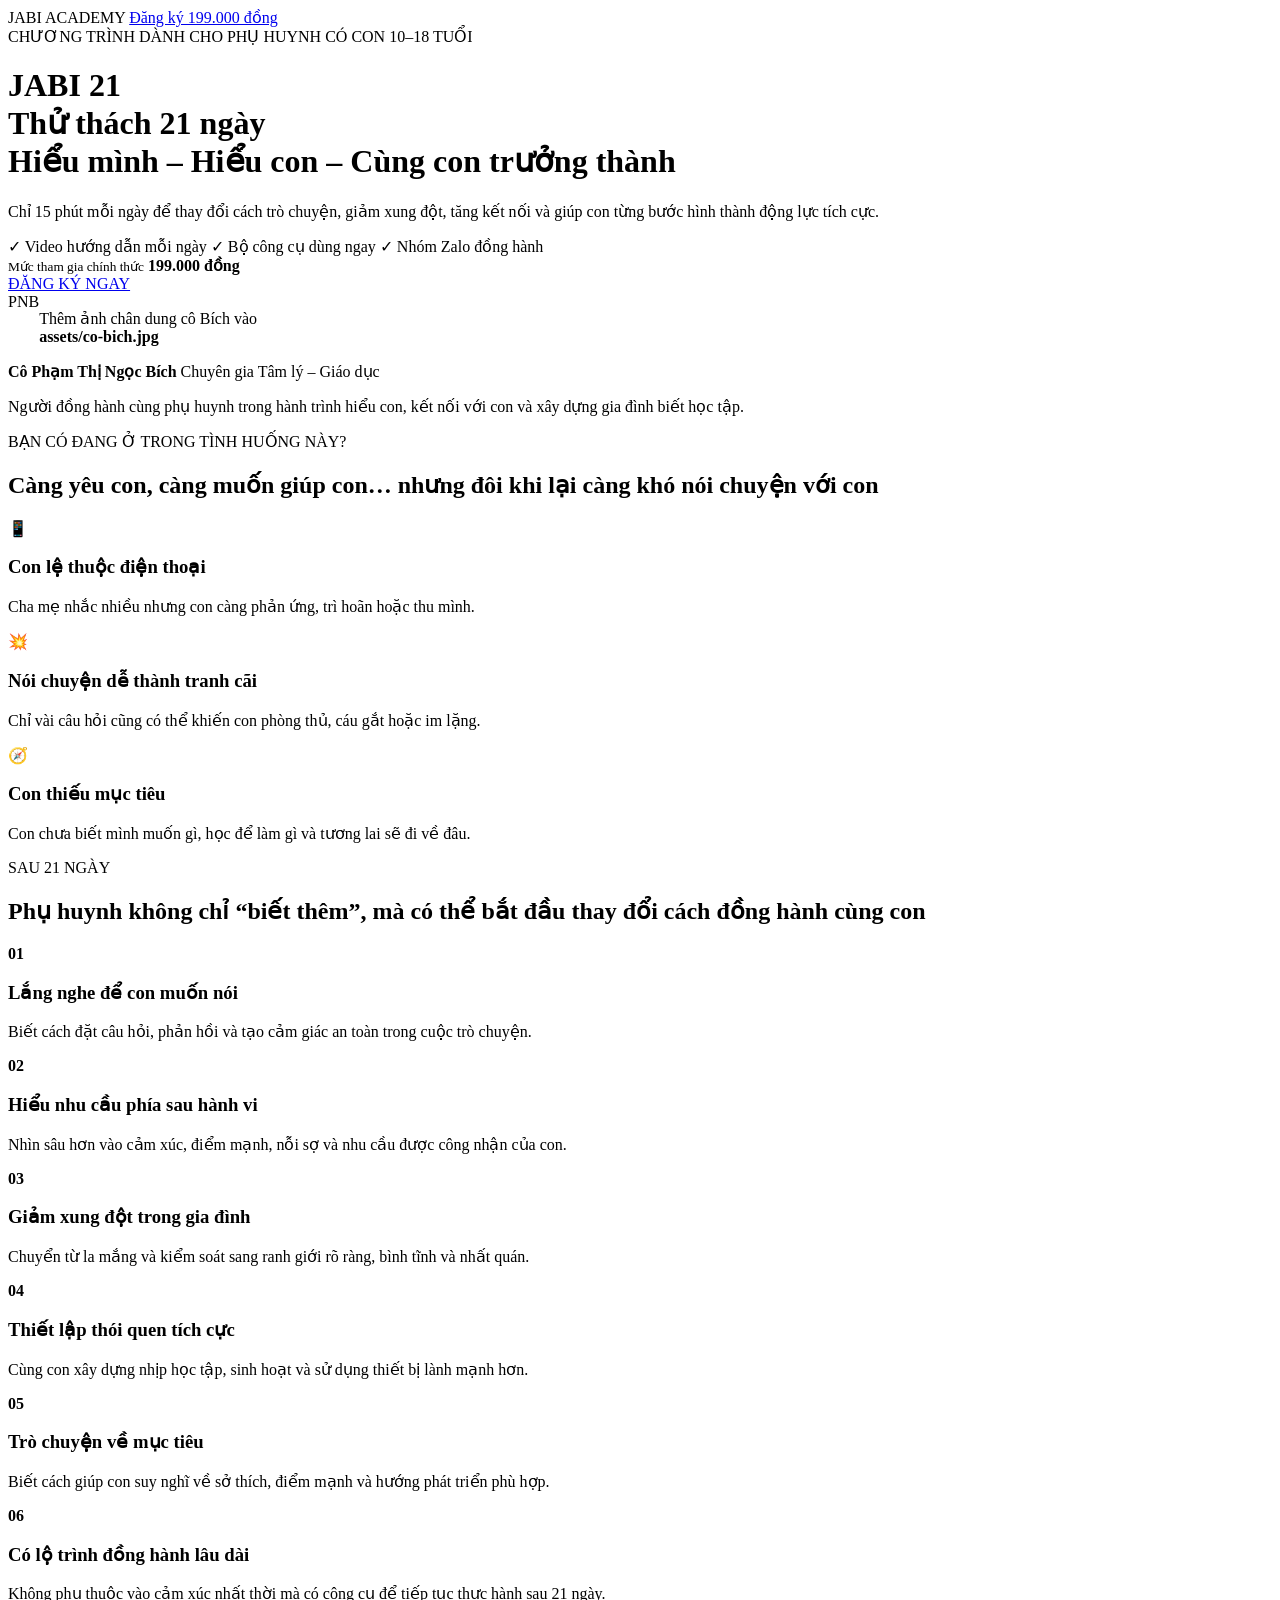
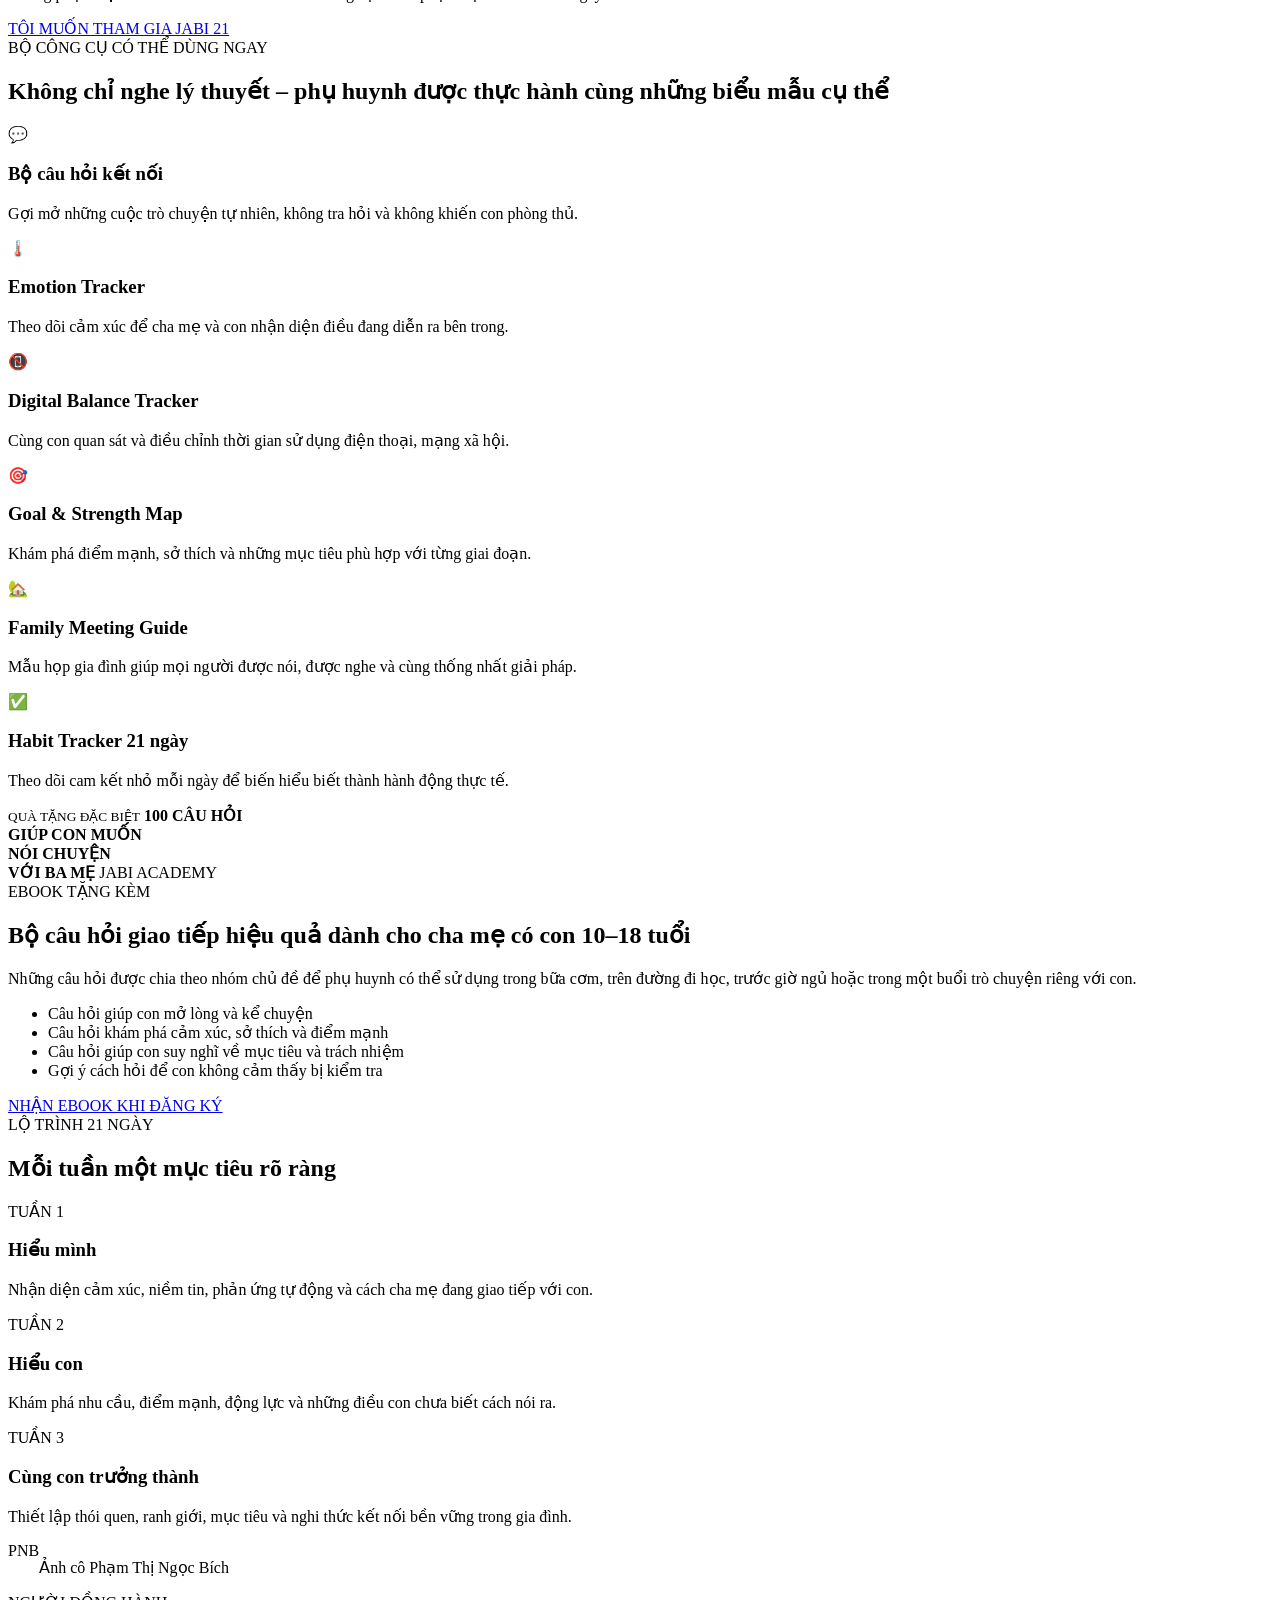
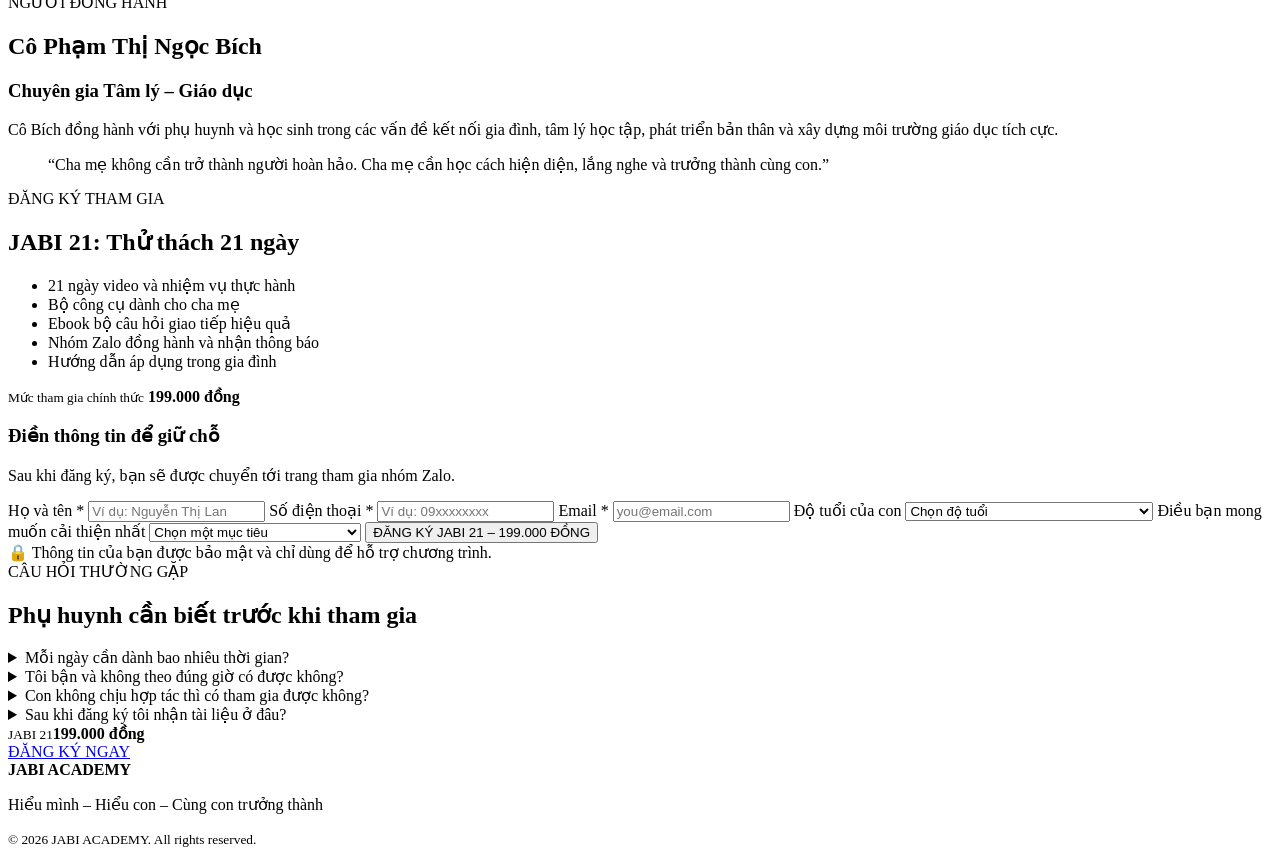
==== index.html @ d8eb8d74 "Add files via upload" ====
<!DOCTYPE html>
<html lang="vi">
<head>
  <meta charset="UTF-8" />
  <meta name="viewport" content="width=device-width, initial-scale=1.0" />
  <title>JABI 21 – Hiểu mình, hiểu con, cùng con trưởng thành</title>
  <meta name="description" content="Thử thách 21 ngày dành cho phụ huynh có con 10–18 tuổi. 15 phút mỗi ngày để thay đổi cách trò chuyện và đồng hành cùng con." />
  <link rel="preconnect" href="https://fonts.googleapis.com">
  <link rel="preconnect" href="https://fonts.gstatic.com" crossorigin>
  <link href="https://fonts.googleapis.com/css2?family=Be+Vietnam+Pro:wght@400;500;600;700;800&display=swap" rel="stylesheet">
  <link rel="stylesheet" href="styles.css" />
</head>
<body>
  <div class="topbar">
    <div class="container topbar-inner">
      <span>JABI ACADEMY</span>
      <a href="#dang-ky">Đăng ký 199.000 đồng</a>
    </div>
  </div>

  <header class="hero">
    <div class="container hero-grid">
      <div class="hero-content">
        <div class="eyebrow">CHƯƠNG TRÌNH DÀNH CHO PHỤ HUYNH CÓ CON 10–18 TUỔI</div>
        <h1><span>JABI 21</span><br>Thử thách 21 ngày<br>Hiểu mình – Hiểu con – Cùng con trưởng thành</h1>
        <p class="hero-lead">Chỉ 15 phút mỗi ngày để thay đổi cách trò chuyện, giảm xung đột, tăng kết nối và giúp con từng bước hình thành động lực tích cực.</p>
        <div class="hero-badges">
          <span>✓ Video hướng dẫn mỗi ngày</span>
          <span>✓ Bộ công cụ dùng ngay</span>
          <span>✓ Nhóm Zalo đồng hành</span>
        </div>
        <div class="price-box">
          <div>
            <small>Mức tham gia chính thức</small>
            <strong>199.000 đồng</strong>
          </div>
          <a class="btn btn-primary" href="#dang-ky">ĐĂNG KÝ NGAY</a>
        </div>
      </div>

      <div class="mentor-card">
        <div class="portrait-wrap">
          <img src="assets/co-bich.jpg" alt="Cô Phạm Thị Ngọc Bích" onerror="this.style.display='none'; this.nextElementSibling.style.display='flex';">
          <div class="portrait-fallback">
            <div class="avatar-circle">PNB</div>
            <p>Thêm ảnh chân dung cô Bích vào<br><b>assets/co-bich.jpg</b></p>
          </div>
        </div>
        <div class="mentor-info">
          <strong>Cô Phạm Thị Ngọc Bích</strong>
          <span>Chuyên gia Tâm lý – Giáo dục</span>
          <p>Người đồng hành cùng phụ huynh trong hành trình hiểu con, kết nối với con và xây dựng gia đình biết học tập.</p>
        </div>
      </div>
    </div>
  </header>

  <main>
    <section class="pain section">
      <div class="container">
        <div class="section-heading">
          <span>BẠN CÓ ĐANG Ở TRONG TÌNH HUỐNG NÀY?</span>
          <h2>Càng yêu con, càng muốn giúp con… nhưng đôi khi lại càng khó nói chuyện với con</h2>
        </div>
        <div class="cards cards-3">
          <article class="card"><div class="icon">📱</div><h3>Con lệ thuộc điện thoại</h3><p>Cha mẹ nhắc nhiều nhưng con càng phản ứng, trì hoãn hoặc thu mình.</p></article>
          <article class="card"><div class="icon">💥</div><h3>Nói chuyện dễ thành tranh cãi</h3><p>Chỉ vài câu hỏi cũng có thể khiến con phòng thủ, cáu gắt hoặc im lặng.</p></article>
          <article class="card"><div class="icon">🧭</div><h3>Con thiếu mục tiêu</h3><p>Con chưa biết mình muốn gì, học để làm gì và tương lai sẽ đi về đâu.</p></article>
        </div>
      </div>
    </section>

    <section class="benefits section section-soft">
      <div class="container">
        <div class="section-heading">
          <span>SAU 21 NGÀY</span>
          <h2>Phụ huynh không chỉ “biết thêm”, mà có thể bắt đầu thay đổi cách đồng hành cùng con</h2>
        </div>
        <div class="benefit-grid">
          <div class="benefit"><b>01</b><div><h3>Lắng nghe để con muốn nói</h3><p>Biết cách đặt câu hỏi, phản hồi và tạo cảm giác an toàn trong cuộc trò chuyện.</p></div></div>
          <div class="benefit"><b>02</b><div><h3>Hiểu nhu cầu phía sau hành vi</h3><p>Nhìn sâu hơn vào cảm xúc, điểm mạnh, nỗi sợ và nhu cầu được công nhận của con.</p></div></div>
          <div class="benefit"><b>03</b><div><h3>Giảm xung đột trong gia đình</h3><p>Chuyển từ la mắng và kiểm soát sang ranh giới rõ ràng, bình tĩnh và nhất quán.</p></div></div>
          <div class="benefit"><b>04</b><div><h3>Thiết lập thói quen tích cực</h3><p>Cùng con xây dựng nhịp học tập, sinh hoạt và sử dụng thiết bị lành mạnh hơn.</p></div></div>
          <div class="benefit"><b>05</b><div><h3>Trò chuyện về mục tiêu</h3><p>Biết cách giúp con suy nghĩ về sở thích, điểm mạnh và hướng phát triển phù hợp.</p></div></div>
          <div class="benefit"><b>06</b><div><h3>Có lộ trình đồng hành lâu dài</h3><p>Không phụ thuộc vào cảm xúc nhất thời mà có công cụ để tiếp tục thực hành sau 21 ngày.</p></div></div>
        </div>
        <div class="center"><a class="btn btn-primary" href="#dang-ky">TÔI MUỐN THAM GIA JABI 21</a></div>
      </div>
    </section>

    <section class="tools section">
      <div class="container">
        <div class="section-heading">
          <span>BỘ CÔNG CỤ CÓ THỂ DÙNG NGAY</span>
          <h2>Không chỉ nghe lý thuyết – phụ huynh được thực hành cùng những biểu mẫu cụ thể</h2>
        </div>
        <div class="tool-grid">
          <article class="tool-card"><div>💬</div><h3>Bộ câu hỏi kết nối</h3><p>Gợi mở những cuộc trò chuyện tự nhiên, không tra hỏi và không khiến con phòng thủ.</p></article>
          <article class="tool-card"><div>🌡️</div><h3>Emotion Tracker</h3><p>Theo dõi cảm xúc để cha mẹ và con nhận diện điều đang diễn ra bên trong.</p></article>
          <article class="tool-card"><div>📵</div><h3>Digital Balance Tracker</h3><p>Cùng con quan sát và điều chỉnh thời gian sử dụng điện thoại, mạng xã hội.</p></article>
          <article class="tool-card"><div>🎯</div><h3>Goal & Strength Map</h3><p>Khám phá điểm mạnh, sở thích và những mục tiêu phù hợp với từng giai đoạn.</p></article>
          <article class="tool-card"><div>🏡</div><h3>Family Meeting Guide</h3><p>Mẫu họp gia đình giúp mọi người được nói, được nghe và cùng thống nhất giải pháp.</p></article>
          <article class="tool-card"><div>✅</div><h3>Habit Tracker 21 ngày</h3><p>Theo dõi cam kết nhỏ mỗi ngày để biến hiểu biết thành hành động thực tế.</p></article>
        </div>
      </div>
    </section>

    <section class="ebook section section-dark">
      <div class="container ebook-grid">
        <div class="ebook-mockup">
          <div class="book">
            <small>QUÀ TẶNG ĐẶC BIỆT</small>
            <strong>100 CÂU HỎI<br>GIÚP CON MUỐN<br>NÓI CHUYỆN<br>VỚI BA MẸ</strong>
            <span>JABI ACADEMY</span>
          </div>
        </div>
        <div>
          <div class="eyebrow light">EBOOK TẶNG KÈM</div>
          <h2>Bộ câu hỏi giao tiếp hiệu quả dành cho cha mẹ có con 10–18 tuổi</h2>
          <p>Những câu hỏi được chia theo nhóm chủ đề để phụ huynh có thể sử dụng trong bữa cơm, trên đường đi học, trước giờ ngủ hoặc trong một buổi trò chuyện riêng với con.</p>
          <ul class="check-list">
            <li>Câu hỏi giúp con mở lòng và kể chuyện</li>
            <li>Câu hỏi khám phá cảm xúc, sở thích và điểm mạnh</li>
            <li>Câu hỏi giúp con suy nghĩ về mục tiêu và trách nhiệm</li>
            <li>Gợi ý cách hỏi để con không cảm thấy bị kiểm tra</li>
          </ul>
          <a class="btn btn-light" href="#dang-ky">NHẬN EBOOK KHI ĐĂNG KÝ</a>
        </div>
      </div>
    </section>

    <section class="journey section">
      <div class="container">
        <div class="section-heading">
          <span>LỘ TRÌNH 21 NGÀY</span>
          <h2>Mỗi tuần một mục tiêu rõ ràng</h2>
        </div>
        <div class="timeline">
          <article><div class="week">TUẦN 1</div><h3>Hiểu mình</h3><p>Nhận diện cảm xúc, niềm tin, phản ứng tự động và cách cha mẹ đang giao tiếp với con.</p></article>
          <article><div class="week">TUẦN 2</div><h3>Hiểu con</h3><p>Khám phá nhu cầu, điểm mạnh, động lực và những điều con chưa biết cách nói ra.</p></article>
          <article><div class="week">TUẦN 3</div><h3>Cùng con trưởng thành</h3><p>Thiết lập thói quen, ranh giới, mục tiêu và nghi thức kết nối bền vững trong gia đình.</p></article>
        </div>
      </div>
    </section>

    <section class="mentor section section-soft">
      <div class="container mentor-grid">
        <div class="portrait-large">
          <img src="assets/co-bich.jpg" alt="Cô Phạm Thị Ngọc Bích" onerror="this.style.display='none'; this.nextElementSibling.style.display='flex';">
          <div class="portrait-fallback large">
            <div class="avatar-circle">PNB</div>
            <p>Ảnh cô Phạm Thị Ngọc Bích</p>
          </div>
        </div>
        <div>
          <div class="eyebrow">NGƯỜI ĐỒNG HÀNH</div>
          <h2>Cô Phạm Thị Ngọc Bích</h2>
          <h3 class="mentor-title">Chuyên gia Tâm lý – Giáo dục</h3>
          <p>Cô Bích đồng hành với phụ huynh và học sinh trong các vấn đề kết nối gia đình, tâm lý học tập, phát triển bản thân và xây dựng môi trường giáo dục tích cực.</p>
          <blockquote>“Cha mẹ không cần trở thành người hoàn hảo. Cha mẹ cần học cách hiện diện, lắng nghe và trưởng thành cùng con.”</blockquote>
        </div>
      </div>
    </section>

    <section class="offer section" id="dang-ky">
      <div class="container offer-grid">
        <div class="offer-copy">
          <div class="eyebrow">ĐĂNG KÝ THAM GIA</div>
          <h2>JABI 21: Thử thách 21 ngày</h2>
          <ul class="check-list dark-text">
            <li>21 ngày video và nhiệm vụ thực hành</li>
            <li>Bộ công cụ dành cho cha mẹ</li>
            <li>Ebook bộ câu hỏi giao tiếp hiệu quả</li>
            <li>Nhóm Zalo đồng hành và nhận thông báo</li>
            <li>Hướng dẫn áp dụng trong gia đình</li>
          </ul>
          <div class="final-price">
            <small>Mức tham gia chính thức</small>
            <strong>199.000 đồng</strong>
          </div>
        </div>

        <form class="signup-form" id="signupForm">
          <h3>Điền thông tin để giữ chỗ</h3>
          <p>Sau khi đăng ký, bạn sẽ được chuyển tới trang tham gia nhóm Zalo.</p>

          <label>Họ và tên *</label>
          <input type="text" name="name" required placeholder="Ví dụ: Nguyễn Thị Lan">

          <label>Số điện thoại *</label>
          <input type="tel" name="phone" required placeholder="Ví dụ: 09xxxxxxxx">

          <label>Email *</label>
          <input type="email" name="email" required placeholder="you@email.com">

          <label>Độ tuổi của con</label>
          <select name="child_age">
            <option value="">Chọn độ tuổi</option>
            <option>10–12 tuổi</option>
            <option>13–15 tuổi</option>
            <option>16–18 tuổi</option>
            <option>Có nhiều con ở các độ tuổi khác nhau</option>
          </select>

          <label>Điều bạn mong muốn cải thiện nhất</label>
          <select name="goal">
            <option value="">Chọn một mục tiêu</option>
            <option>Kết nối và trò chuyện với con</option>
            <option>Giảm lệ thuộc điện thoại</option>
            <option>Giúp con có mục tiêu học tập</option>
            <option>Giảm xung đột trong gia đình</option>
            <option>Hiểu cảm xúc và tâm lý của con</option>
          </select>

          <button class="btn btn-primary btn-full" type="submit">ĐĂNG KÝ JABI 21 – 199.000 ĐỒNG</button>
          <div class="form-note">🔒 Thông tin của bạn được bảo mật và chỉ dùng để hỗ trợ chương trình.</div>
          <div id="formMessage" class="form-message"></div>
        </form>
      </div>
    </section>

    <section class="faq section">
      <div class="container narrow">
        <div class="section-heading">
          <span>CÂU HỎI THƯỜNG GẶP</span>
          <h2>Phụ huynh cần biết trước khi tham gia</h2>
        </div>
        <details><summary>Mỗi ngày cần dành bao nhiêu thời gian?</summary><p>Khoảng 15 phút để xem nội dung và thực hiện một nhiệm vụ nhỏ cùng con hoặc tự quan sát chính mình.</p></details>
        <details><summary>Tôi bận và không theo đúng giờ có được không?</summary><p>Có. Nội dung được thiết kế để phụ huynh chủ động thực hành trong ngày, theo lịch phù hợp với gia đình.</p></details>
        <details><summary>Con không chịu hợp tác thì có tham gia được không?</summary><p>Có. Giai đoạn đầu tập trung vào sự thay đổi của cha mẹ. Khi cách tiếp cận thay đổi, khả năng con hợp tác thường sẽ dần tốt hơn.</p></details>
        <details><summary>Sau khi đăng ký tôi nhận tài liệu ở đâu?</summary><p>Bạn sẽ được chuyển tới trang xác nhận và nút tham gia nhóm Zalo để nhận thông báo, ebook, công cụ và hướng dẫn tiếp theo.</p></details>
      </div>
    </section>
  </main>

  <div class="mobile-cta">
    <div><small>JABI 21</small><strong>199.000 đồng</strong></div>
    <a href="#dang-ky">ĐĂNG KÝ NGAY</a>
  </div>

  <footer>
    <div class="container">
      <strong>JABI ACADEMY</strong>
      <p>Hiểu mình – Hiểu con – Cùng con trưởng thành</p>
      <small>© 2026 JABI ACADEMY. All rights reserved.</small>
    </div>
  </footer>

  <script src="script.js"></script>
</body>
</html>
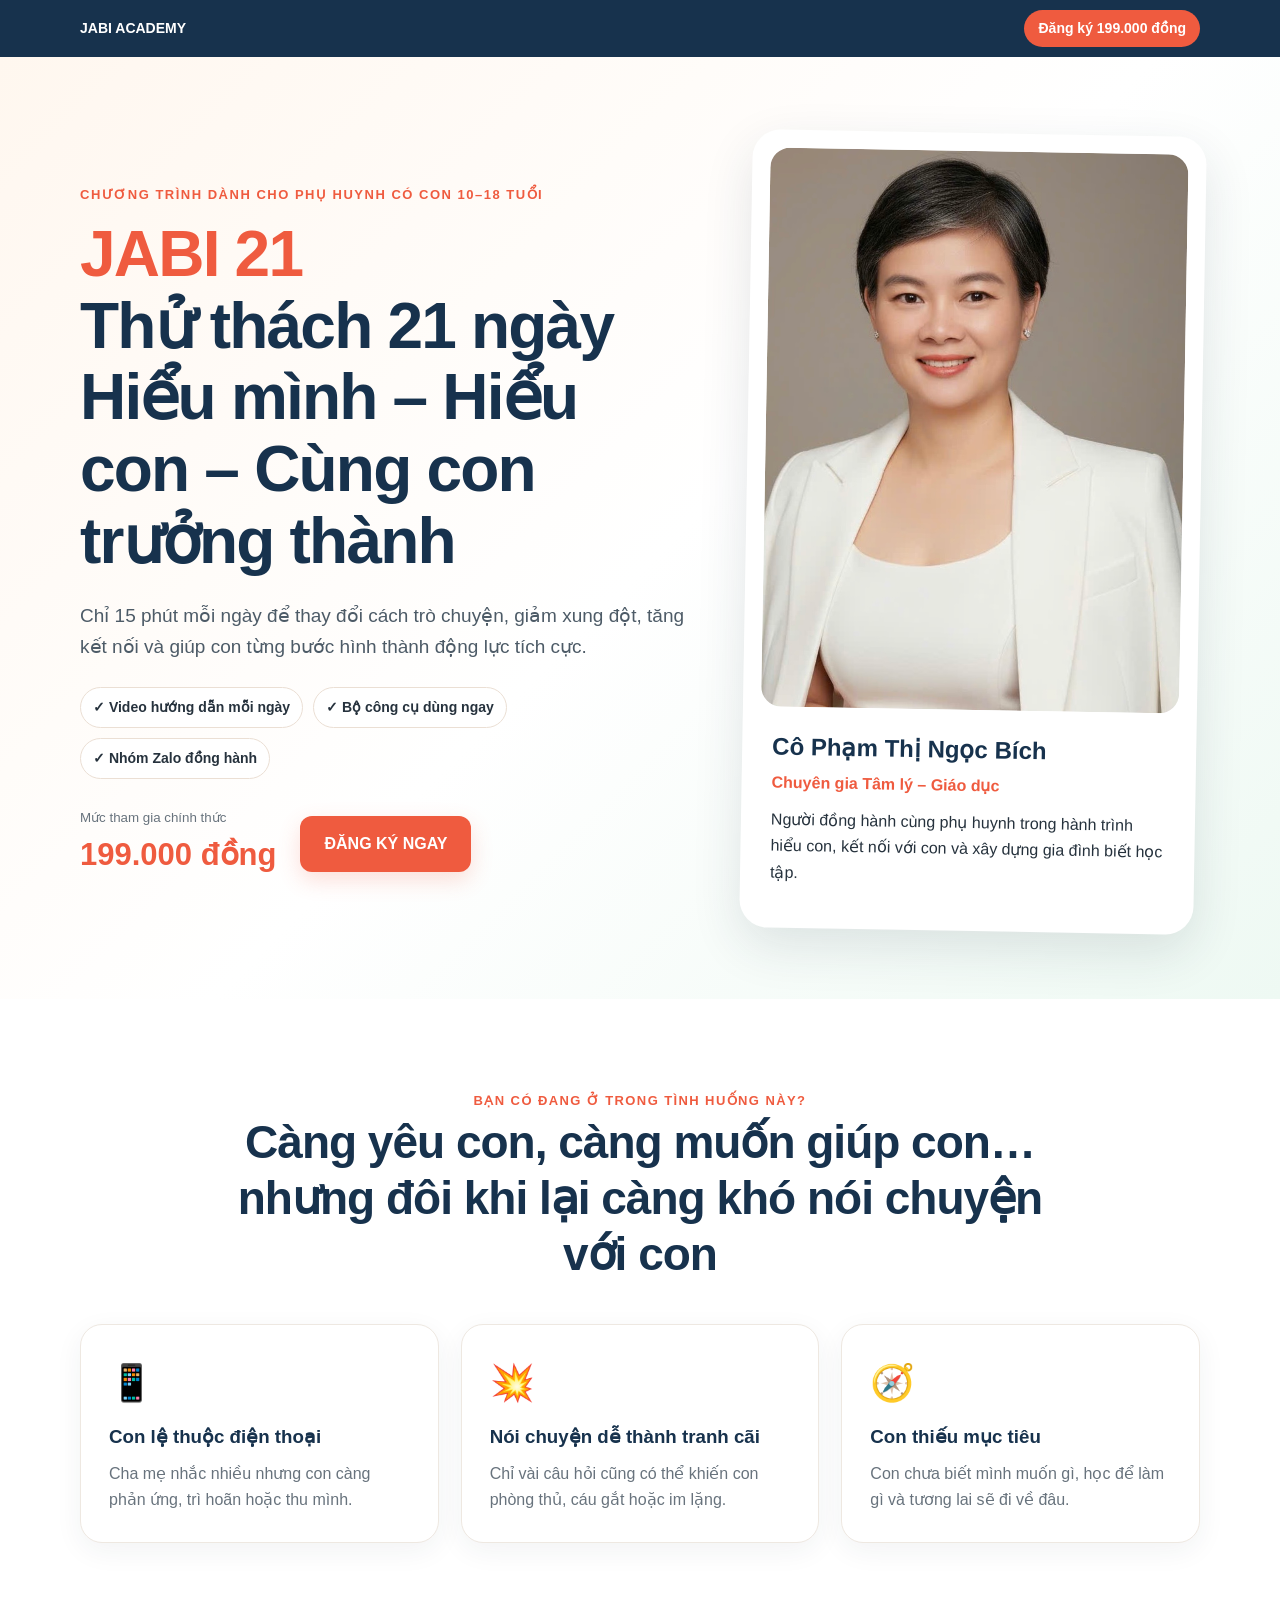
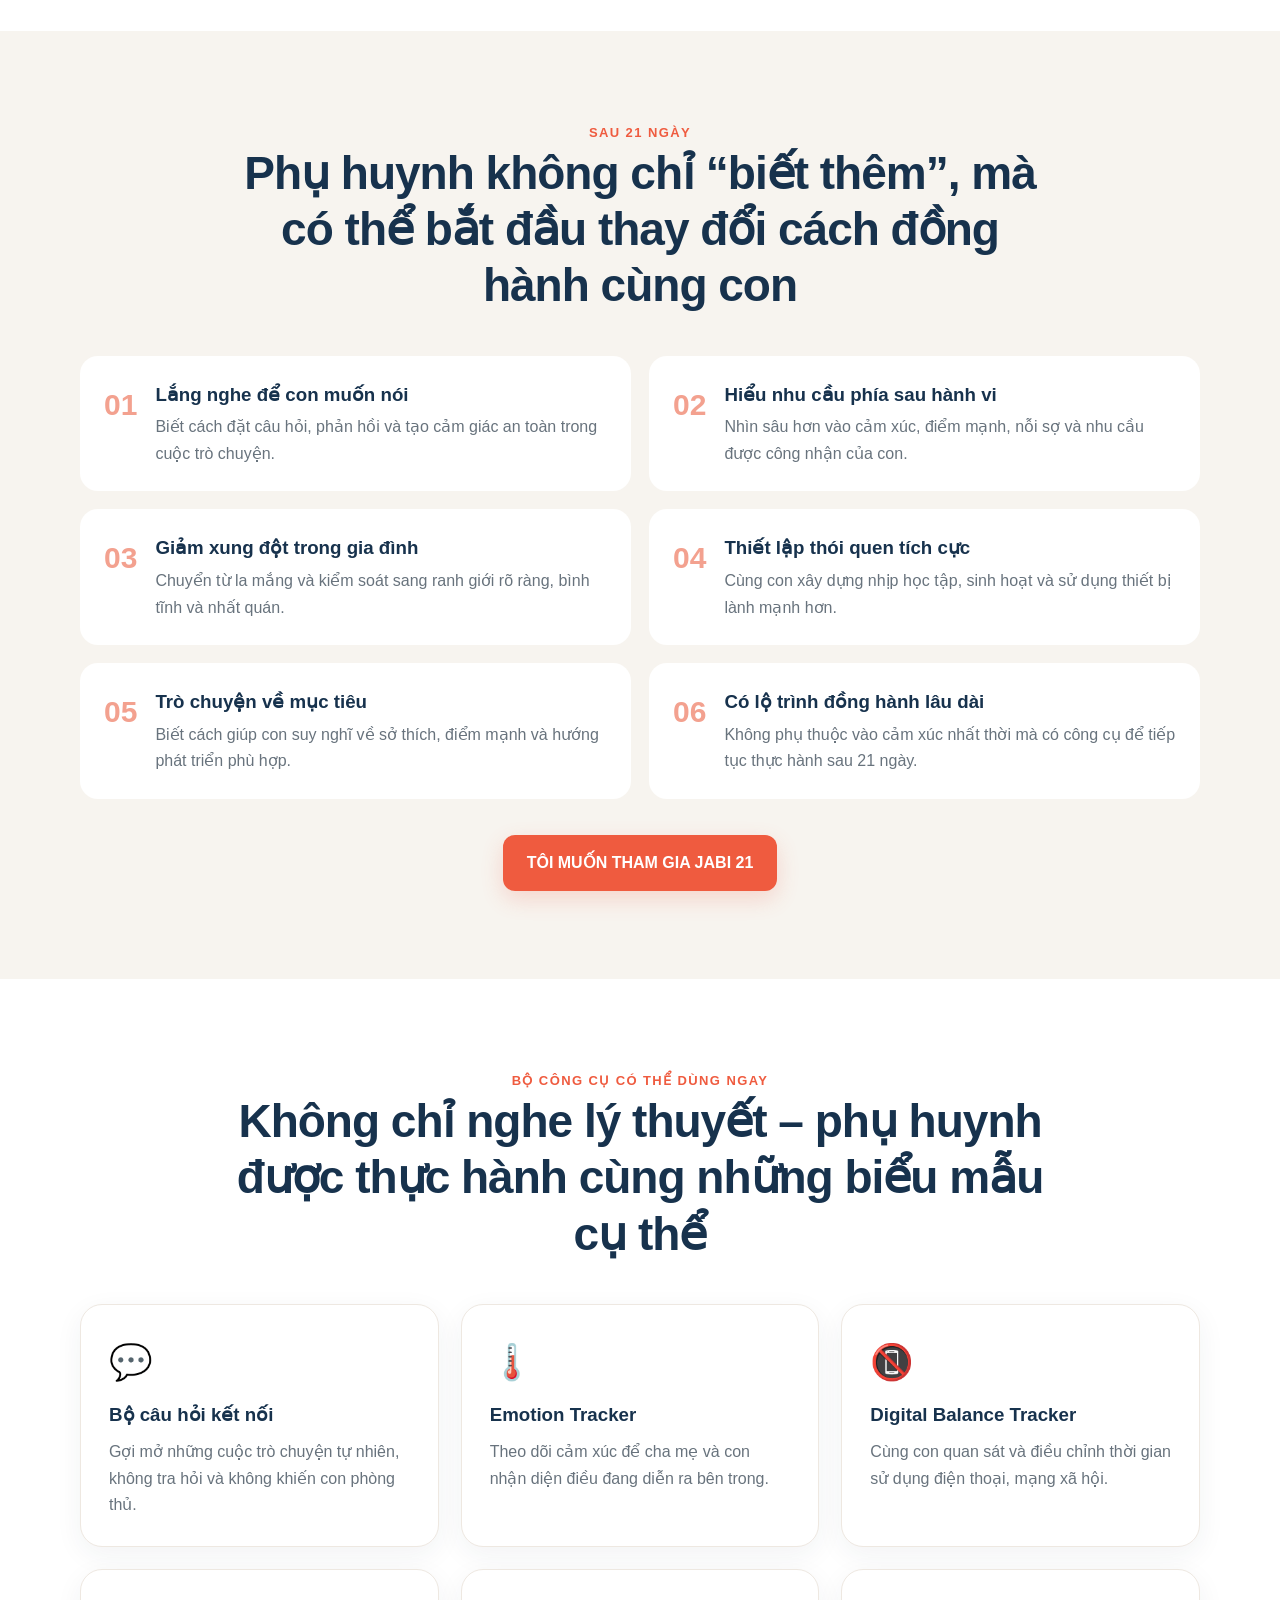
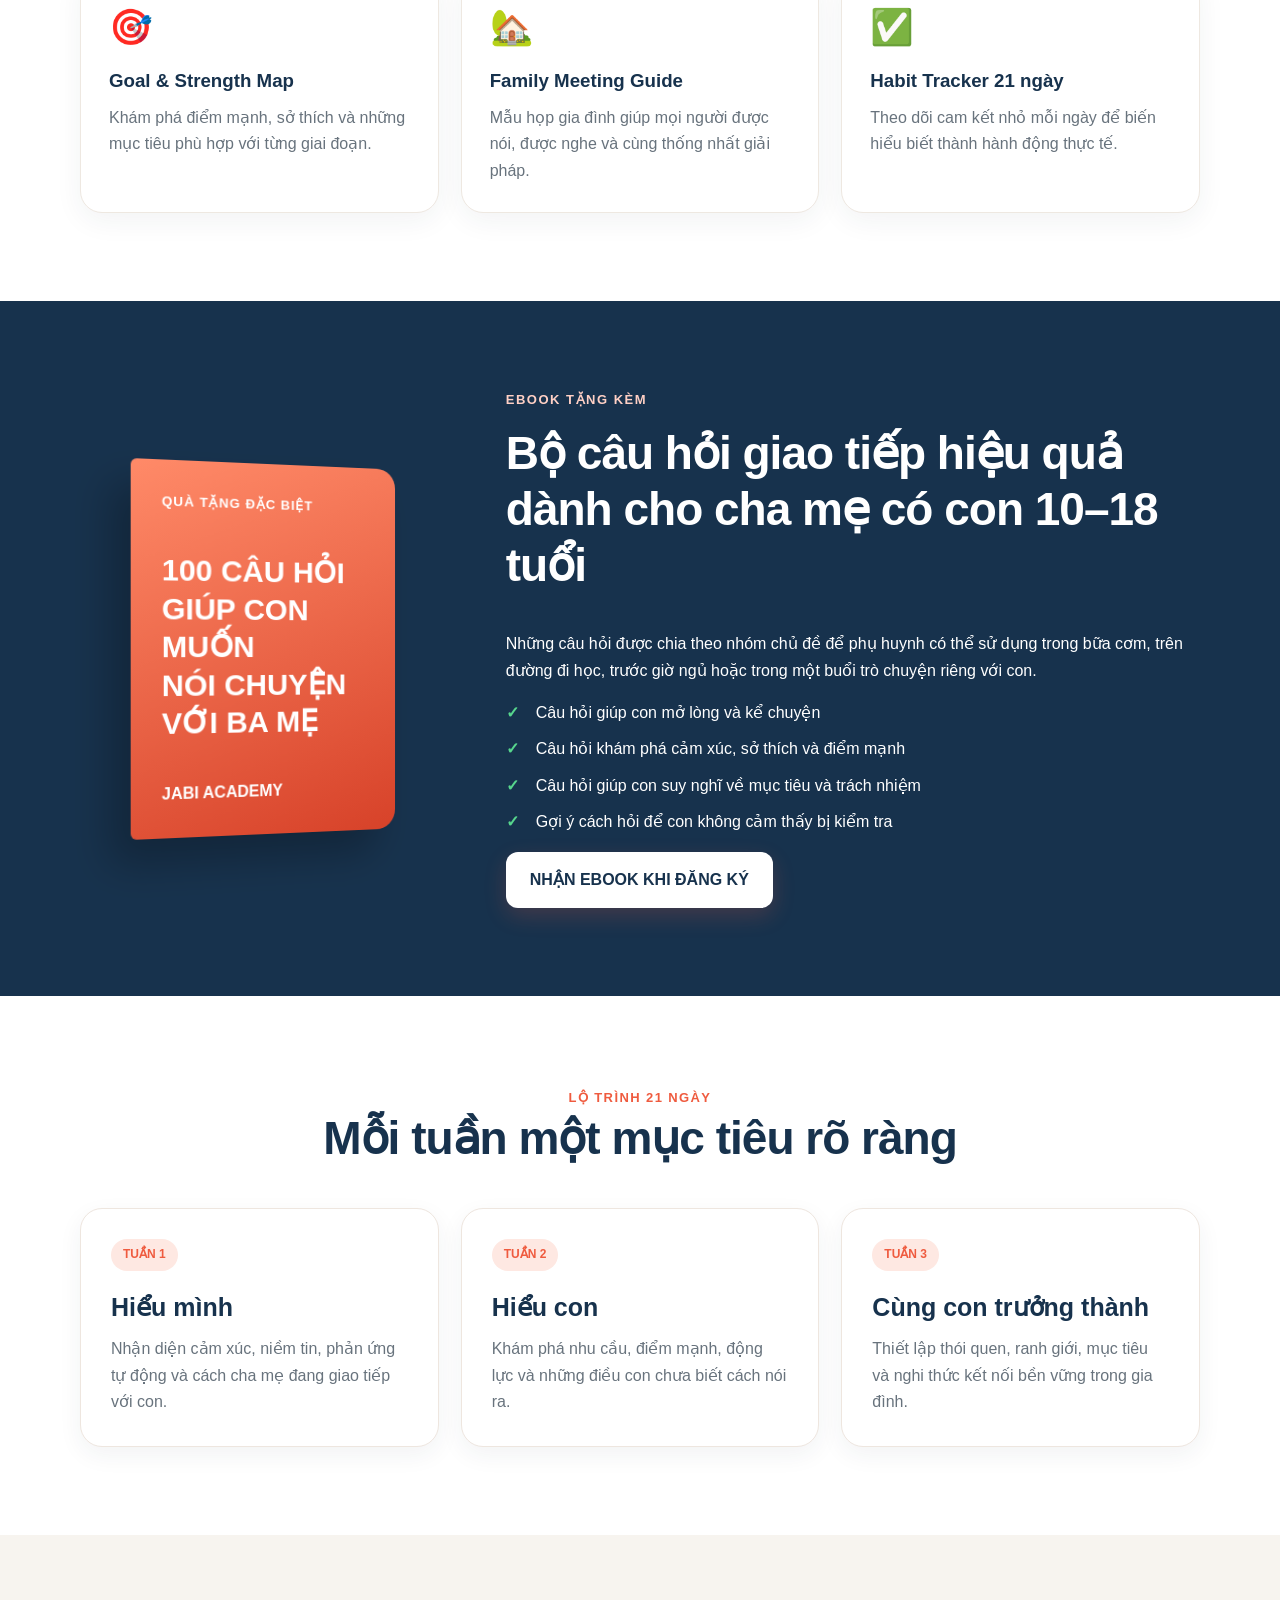
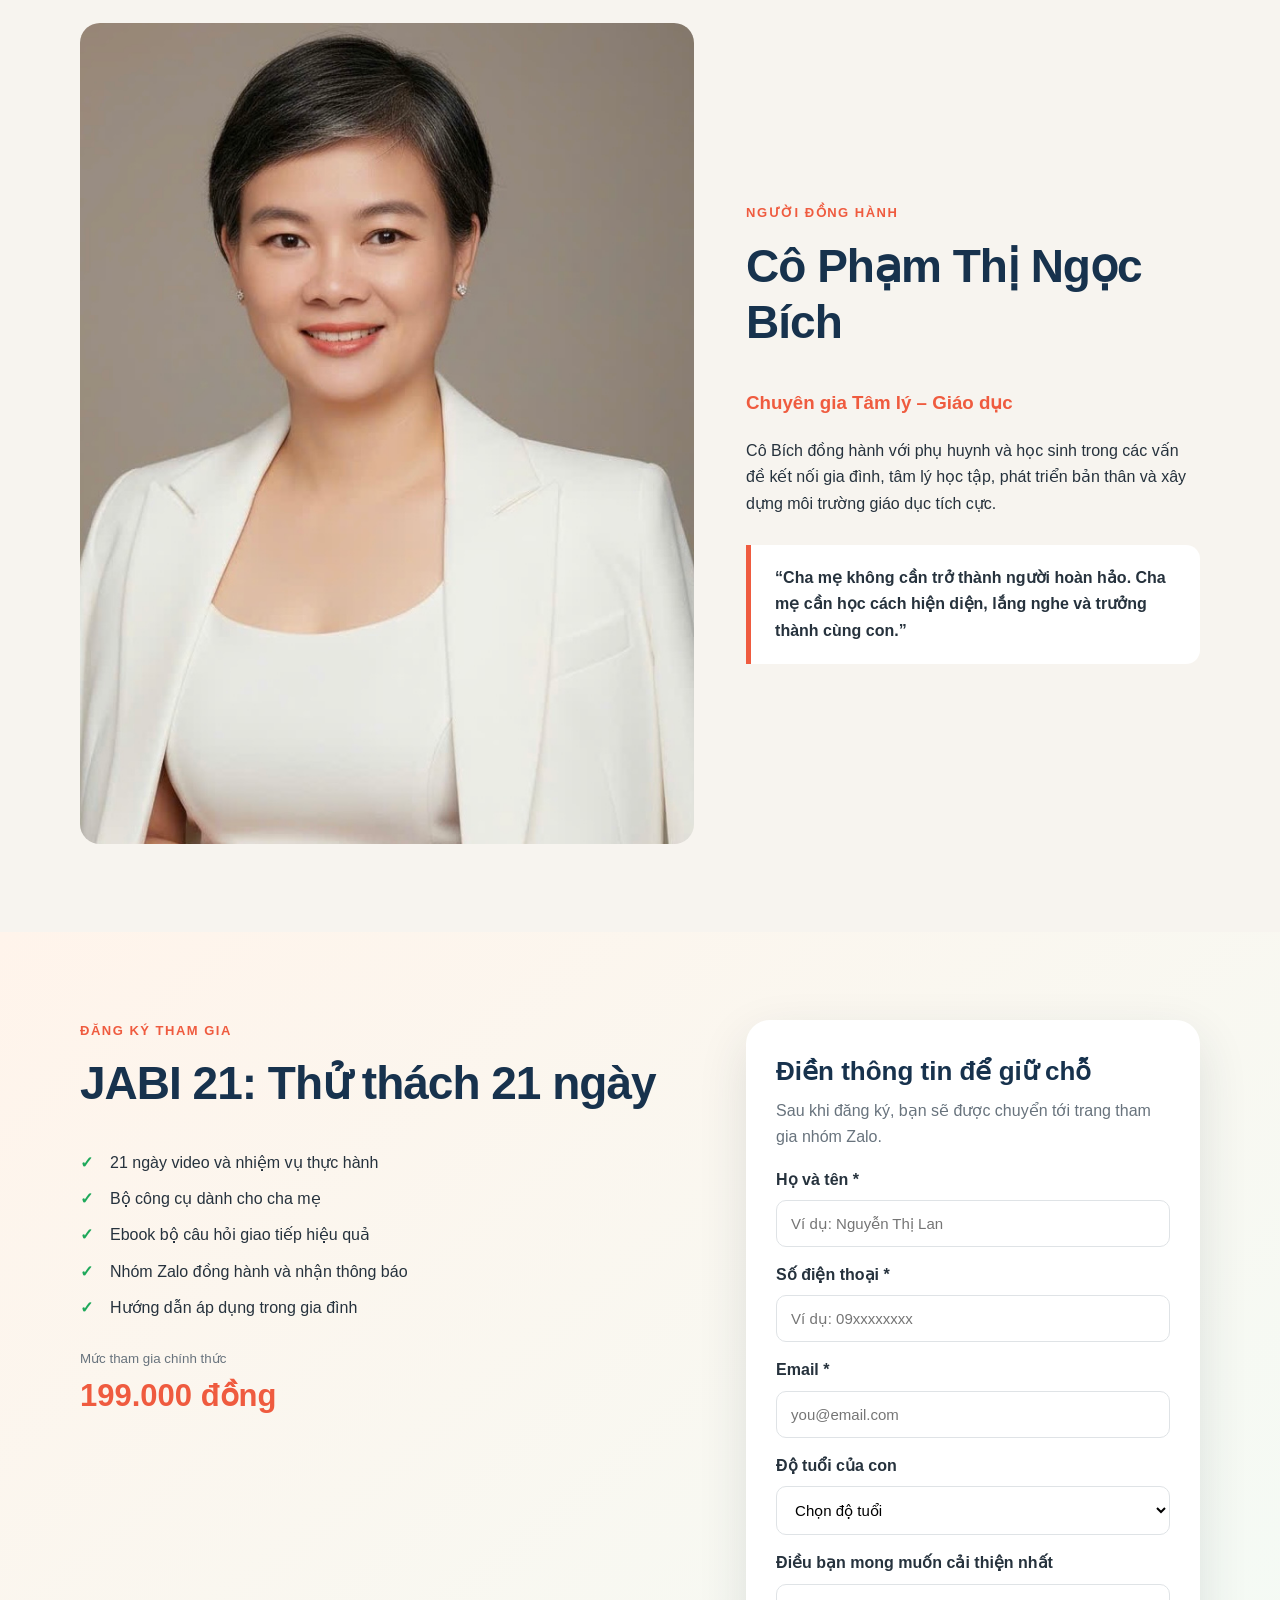
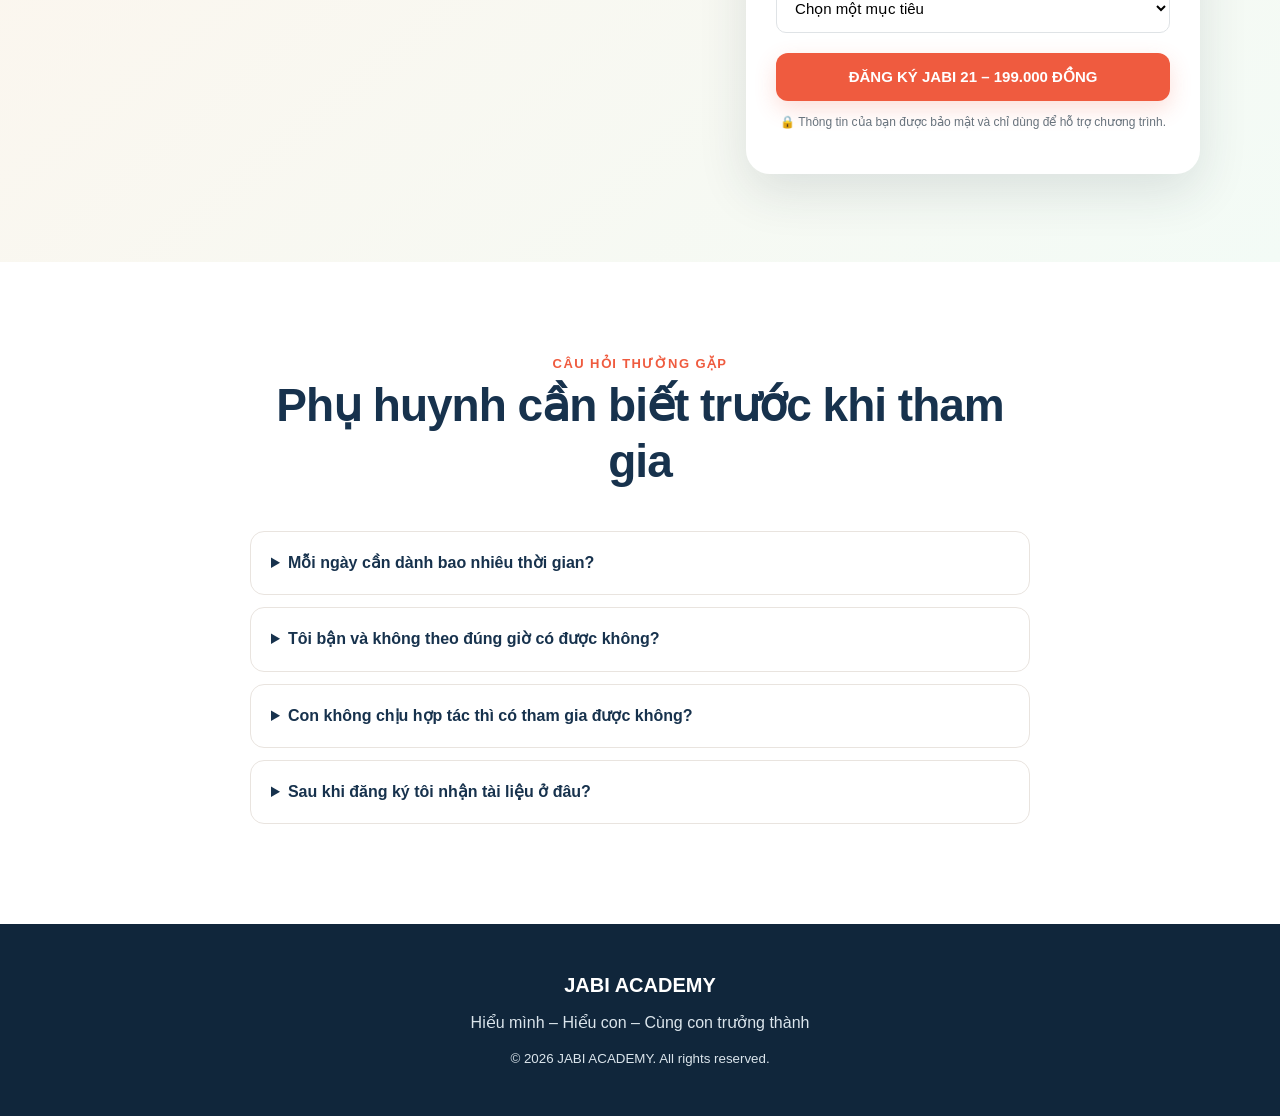
==== commit 30533c9f: "Add files via upload" ====
--- a/index.html
+++ b/index.html
@@ -8,7 +8,7 @@
   <link rel="preconnect" href="https://fonts.googleapis.com">
   <link rel="preconnect" href="https://fonts.gstatic.com" crossorigin>
   <link href="https://fonts.googleapis.com/css2?family=Be+Vietnam+Pro:wght@400;500;600;700;800&display=swap" rel="stylesheet">
-  <link rel="stylesheet" href="styles.css" />
+  <link rel="stylesheet" href="./styles.css?v=3" />
 </head>
 <body>
   <div class="topbar">
@@ -40,7 +40,7 @@
 
       <div class="mentor-card">
         <div class="portrait-wrap">
-          <img src="assets/co-bich.jpg" alt="Cô Phạm Thị Ngọc Bích" onerror="this.style.display='none'; this.nextElementSibling.style.display='flex';">
+          <img src="./assets/co-bich.jpg" alt="Cô Phạm Thị Ngọc Bích" onerror="this.style.display='none'; this.nextElementSibling.style.display='flex';">
           <div class="portrait-fallback">
             <div class="avatar-circle">PNB</div>
             <p>Thêm ảnh chân dung cô Bích vào<br><b>assets/co-bich.jpg</b></p>
@@ -146,7 +146,7 @@
     <section class="mentor section section-soft">
       <div class="container mentor-grid">
         <div class="portrait-large">
-          <img src="assets/co-bich.jpg" alt="Cô Phạm Thị Ngọc Bích" onerror="this.style.display='none'; this.nextElementSibling.style.display='flex';">
+          <img src="./assets/co-bich.jpg" alt="Cô Phạm Thị Ngọc Bích" onerror="this.style.display='none'; this.nextElementSibling.style.display='flex';">
           <div class="portrait-fallback large">
             <div class="avatar-circle">PNB</div>
             <p>Ảnh cô Phạm Thị Ngọc Bích</p>
@@ -246,6 +246,6 @@
     </div>
   </footer>
 
-  <script src="script.js"></script>
+  <script src="./script.js?v=3"></script>
 </body>
 </html>
--- a/styles.css
+++ b/styles.css
@@ -0,0 +1,190 @@
+:root{
+  --primary:#ef5b3f;
+  --primary-dark:#d8452b;
+  --green:#1ea85a;
+  --navy:#17324d;
+  --cream:#fff7ef;
+  --soft:#f7f4ef;
+  --text:#26323d;
+  --muted:#68737d;
+  --white:#fff;
+  --shadow:0 18px 50px rgba(29,50,67,.12);
+  --radius:22px;
+}
+*{box-sizing:border-box}
+html{scroll-behavior:smooth}
+body{margin:0;font-family:"Be Vietnam Pro",Arial,sans-serif;color:var(--text);line-height:1.65;background:#fff}
+img{max-width:100%;display:block}
+a{text-decoration:none}
+.container{width:min(1120px,calc(100% - 36px));margin:auto}
+.narrow{width:min(780px,calc(100% - 36px))}
+.topbar{background:var(--navy);color:#fff;font-weight:700;font-size:14px}
+.topbar-inner{display:flex;justify-content:space-between;align-items:center;padding:10px 0}
+.topbar a{color:#fff;background:var(--primary);padding:7px 14px;border-radius:999px}
+.hero{background:linear-gradient(135deg,#fff7ef 0%,#fff 52%,#eef9f3 100%);padding:76px 0 68px;overflow:hidden}
+.hero-grid,.mentor-grid,.offer-grid,.ebook-grid{display:grid;grid-template-columns:1.15fr .85fr;gap:52px;align-items:center}
+.eyebrow{font-size:13px;letter-spacing:1.5px;font-weight:800;color:var(--primary);margin-bottom:14px}
+.eyebrow.light{color:#ffd0c5}
+h1,h2,h3,p{margin-top:0}
+h1{font-size:clamp(38px,5vw,66px);line-height:1.12;letter-spacing:-1.8px;margin-bottom:22px;color:var(--navy)}
+h1 span{color:var(--primary)}
+h2{font-size:clamp(30px,3.6vw,46px);line-height:1.22;letter-spacing:-1px;color:var(--navy)}
+.hero-lead{font-size:19px;color:#4d5b67;max-width:740px}
+.hero-badges{display:flex;flex-wrap:wrap;gap:10px;margin:25px 0}
+.hero-badges span{background:#fff;border:1px solid #ebdfd4;padding:8px 12px;border-radius:999px;font-size:14px;font-weight:600}
+.price-box{display:flex;align-items:center;gap:24px;margin-top:28px}
+.price-box small,.final-price small{display:block;color:var(--muted)}
+.price-box strong,.final-price strong{font-size:31px;color:var(--primary)}
+.btn{display:inline-flex;align-items:center;justify-content:center;padding:15px 24px;border-radius:12px;font-weight:800;border:none;cursor:pointer;font-family:inherit;transition:.2s;box-shadow:0 8px 22px rgba(239,91,63,.2)}
+.btn:hover{transform:translateY(-2px)}
+.btn-primary{background:var(--primary);color:#fff}
+.btn-primary:hover{background:var(--primary-dark)}
+.btn-light{background:#fff;color:var(--navy)}
+.btn-full{width:100%}
+.mentor-card{background:#fff;border-radius:28px;padding:18px;box-shadow:var(--shadow);transform:rotate(1deg)}
+.portrait-wrap,.portrait-large{background:linear-gradient(135deg,#e8f8ef,#fff2e8);border-radius:20px;overflow:hidden;min-height:410px}
+.portrait-wrap img,.portrait-large img{width:100%;height:100%;object-fit:cover}
+.portrait-fallback{display:none;min-height:410px;align-items:center;justify-content:center;flex-direction:column;text-align:center;color:var(--muted);padding:30px}
+.portrait-fallback.large{min-height:520px}
+.avatar-circle{width:130px;height:130px;border-radius:50%;display:flex;align-items:center;justify-content:center;background:var(--primary);color:white;font-size:34px;font-weight:800;margin-bottom:18px}
+.mentor-info{padding:20px 12px 8px}
+.mentor-info strong{display:block;font-size:24px;color:var(--navy)}
+.mentor-info span{display:block;color:var(--primary);font-weight:700;margin:4px 0 10px}
+.section{padding:88px 0}
+.section-soft{background:var(--soft)}
+.section-dark{background:var(--navy);color:#fff}
+.section-dark h2{color:#fff}
+.section-heading{text-align:center;max-width:820px;margin:0 auto 42px}
+.section-heading>span{font-size:13px;letter-spacing:1.4px;color:var(--primary);font-weight:800}
+.cards,.tool-grid{display:grid;gap:22px}
+.cards-3{grid-template-columns:repeat(3,1fr)}
+.card,.tool-card{background:#fff;border:1px solid #eee8e1;border-radius:var(--radius);padding:28px;box-shadow:0 8px 28px rgba(31,48,61,.06)}
+.card .icon{font-size:36px}
+.card h3,.tool-card h3{color:var(--navy);margin:10px 0 8px}
+.card p,.tool-card p{color:var(--muted);margin-bottom:0}
+.benefit-grid{display:grid;grid-template-columns:repeat(2,1fr);gap:18px}
+.benefit{display:flex;gap:18px;background:#fff;border-radius:18px;padding:24px}
+.benefit>b{font-size:30px;color:#f3a18f}
+.benefit h3{margin-bottom:4px;color:var(--navy)}
+.benefit p{margin-bottom:0;color:var(--muted)}
+.center{text-align:center;margin-top:36px}
+.tool-grid{grid-template-columns:repeat(3,1fr)}
+.tool-card>div{font-size:35px}
+.ebook-grid{grid-template-columns:.7fr 1.3fr}
+.book{width:270px;height:370px;margin:auto;padding:30px;background:linear-gradient(160deg,#ff8a68,#d74229);border-radius:6px 20px 20px 6px;box-shadow:-20px 24px 40px rgba(0,0,0,.25);display:flex;flex-direction:column;justify-content:space-between;color:#fff;transform:perspective(900px) rotateY(12deg)}
+.book small{font-weight:700;letter-spacing:1px}
+.book strong{font-size:30px;line-height:1.25}
+.book span{font-weight:800}
+.check-list{padding:0;list-style:none}
+.check-list li{margin:10px 0;padding-left:30px;position:relative}
+.check-list li:before{content:"✓";position:absolute;left:0;color:#57d68d;font-weight:800}
+.dark-text li:before{color:var(--green)}
+.timeline{display:grid;grid-template-columns:repeat(3,1fr);gap:22px}
+.timeline article{padding:30px;border-radius:var(--radius);background:#fff;border:1px solid #eee6df;box-shadow:0 8px 25px rgba(30,45,60,.06)}
+.week{display:inline-block;background:#fee8e2;color:var(--primary);padding:6px 12px;border-radius:999px;font-weight:800;font-size:12px}
+.timeline h3{font-size:25px;margin:16px 0 8px;color:var(--navy)}
+.timeline p{color:var(--muted);margin:0}
+.mentor-title{color:var(--primary)}
+blockquote{margin:28px 0 0;padding:20px 24px;border-left:5px solid var(--primary);background:white;border-radius:0 14px 14px 0;font-weight:600}
+.offer{background:linear-gradient(140deg,#fff4eb,#f3fbf6)}
+.offer-grid{align-items:start}
+.final-price{margin-top:26px}
+.signup-form{background:#fff;border-radius:24px;padding:30px;box-shadow:var(--shadow)}
+.signup-form h3{font-size:26px;color:var(--navy);margin-bottom:5px}
+.signup-form p{color:var(--muted)}
+.signup-form label{display:block;font-weight:700;margin:15px 0 7px}
+.signup-form input,.signup-form select{width:100%;padding:14px;border:1px solid #dfe3e6;border-radius:10px;font-family:inherit;font-size:15px;background:#fff}
+.signup-form input:focus,.signup-form select:focus{outline:2px solid #ffd8cd;border-color:var(--primary)}
+.signup-form button{margin-top:20px;font-size:15px}
+.form-note{font-size:12px;color:var(--muted);text-align:center;margin-top:12px}
+.form-message{margin-top:12px;text-align:center;font-weight:700}
+details{background:#fff;border:1px solid #e9e4df;border-radius:14px;padding:18px 20px;margin:12px 0}
+summary{cursor:pointer;font-weight:700;color:var(--navy)}
+details p{margin:12px 0 0;color:var(--muted)}
+footer{background:#10263b;color:#dbe5ec;text-align:center;padding:45px 0}
+footer strong{color:#fff;font-size:20px}
+footer p{margin:8px 0}
+.mobile-cta{display:none}
+.thankyou-body{background:linear-gradient(150deg,#fff6ee,#effaf4);min-height:100vh}
+.thankyou-page{padding:40px 16px}
+.thankyou-card{max-width:720px;margin:auto;background:#fff;border-radius:24px;padding:38px;box-shadow:var(--shadow);text-align:center}
+.success-icon{width:74px;height:74px;border-radius:50%;display:flex;align-items:center;justify-content:center;background:#e7f8ef;color:var(--green);font-size:42px;font-weight:800;margin:0 auto 18px}
+.thankyou-card h1{font-size:40px;margin-bottom:10px}
+.thankyou-card h2{color:var(--primary);margin-bottom:2px}
+.subtitle{color:var(--muted)}
+.progress{margin:30px 0}
+.progress-line{height:10px;background:#e8ecef;border-radius:999px;overflow:hidden}
+.progress-line span{display:block;height:100%;background:var(--green)}
+.progress-labels{display:flex;justify-content:space-between;margin-top:9px;font-size:13px;font-weight:700}
+.done{color:var(--green)}
+.active{color:var(--primary)}
+.arrows{font-size:36px;color:var(--primary);letter-spacing:14px;margin:10px 0}
+.btn-zalo{background:#18a558;color:white;font-size:20px;margin:18px 0}
+.gift-box,.steps,.important{margin-top:24px;border-radius:16px;padding:22px;text-align:left}
+.gift-box{background:#f2fbf6}
+.steps{background:#f7f7f7}
+.important{background:#fff3df;border:1px solid #ffd596}
+.support{margin-top:22px;color:var(--muted);font-size:13px}
+
+@media (max-width:900px){
+  .hero-grid,.mentor-grid,.offer-grid,.ebook-grid{grid-template-columns:1fr}
+  .cards-3,.tool-grid,.timeline{grid-template-columns:1fr 1fr}
+  .hero{padding-top:48px}
+  .mentor-card{max-width:560px;margin:auto;transform:none}
+  .ebook-mockup{order:2}
+}
+@media (max-width:640px){
+  body{padding-bottom:76px}
+  .topbar{display:none}
+  .hero{padding:42px 0 50px}
+  .hero-grid{gap:30px}
+  h1{font-size:39px}
+  h2{font-size:31px}
+  .hero-lead{font-size:16px}
+  .price-box{align-items:stretch;flex-direction:column}
+  .cards-3,.tool-grid,.timeline,.benefit-grid{grid-template-columns:1fr}
+  .section{padding:62px 0}
+  .mentor-card{padding:12px}
+  .portrait-wrap{min-height:360px}
+  .mobile-cta{position:fixed;display:flex;bottom:0;left:0;right:0;z-index:50;background:#fff;border-top:1px solid #e5e5e5;padding:10px 14px;align-items:center;justify-content:space-between;box-shadow:0 -8px 24px rgba(0,0,0,.08)}
+  .mobile-cta small,.mobile-cta strong{display:block}
+  .mobile-cta strong{color:var(--primary)}
+  .mobile-cta a{background:var(--primary);color:#fff;padding:12px 16px;border-radius:10px;font-weight:800;font-size:13px}
+  .thankyou-card{padding:28px 20px}
+  .thankyou-card h1{font-size:31px}
+  .progress-labels{font-size:11px}
+}
+
+
+.payment-card{max-width:900px}
+.payment-section{margin-top:24px;text-align:left}
+.payment-amount{text-align:center;background:linear-gradient(135deg,#fff1eb,#fffaf7);border:1px solid #ffd4c8;border-radius:18px;padding:20px;margin:20px 0 28px}
+.payment-amount small{display:block;color:var(--muted);font-weight:700;letter-spacing:.8px}
+.payment-amount strong{display:block;color:var(--primary);font-size:38px}
+.payment-section h2{text-align:center;font-size:30px;margin-bottom:24px}
+.bank-grid{display:grid;grid-template-columns:.85fr 1.15fr;gap:24px;align-items:start}
+.qr-wrap{background:#fff;border:1px solid #ece7e2;border-radius:18px;padding:14px;box-shadow:0 8px 24px rgba(27,45,61,.08)}
+.qr-wrap img{width:100%;border-radius:12px}
+.bank-details{background:#f8fafb;border-radius:18px;padding:22px}
+.bank-row{padding:13px 0;border-bottom:1px solid #e4e9ec}
+.bank-row:last-child{border-bottom:none}
+.bank-row span{display:block;color:var(--muted);font-size:13px;margin-bottom:4px}
+.bank-row strong{display:block;color:var(--navy);word-break:break-word}
+.copy-line{display:flex;gap:10px;align-items:center;justify-content:space-between}
+.copy-line strong{flex:1}
+.copy-btn{border:none;background:#e7f8ef;color:#14884a;padding:8px 10px;border-radius:8px;font-weight:700;cursor:pointer}
+.transfer-note{background:#fff8e8;margin:10px -10px -4px;padding:14px 10px;border-radius:12px;border-bottom:none}
+.payment-notice{margin-top:20px;background:#fff4df;border:1px solid #ffd89b;padding:16px;border-radius:12px}
+.confirmation-section{margin-top:30px;text-align:left}
+.confirmation-section h3{font-size:25px;color:var(--navy);margin-bottom:6px}
+.confirm-check{display:flex;align-items:flex-start;gap:12px;background:#f4fbf7;border:1px solid #ccebd8;border-radius:14px;padding:16px;margin:18px 0;cursor:pointer}
+.confirm-check input{width:20px;height:20px;margin-top:3px}
+.disabled-link{opacity:.45;filter:grayscale(.2);cursor:not-allowed;pointer-events:auto}
+.mini-note{text-align:center;color:var(--muted);font-size:13px;margin-top:10px}
+
+@media (max-width:760px){
+  .bank-grid{grid-template-columns:1fr}
+  .payment-amount strong{font-size:32px}
+  .progress-labels{gap:8px;align-items:flex-start}
+  .copy-line{align-items:flex-start}
+}
